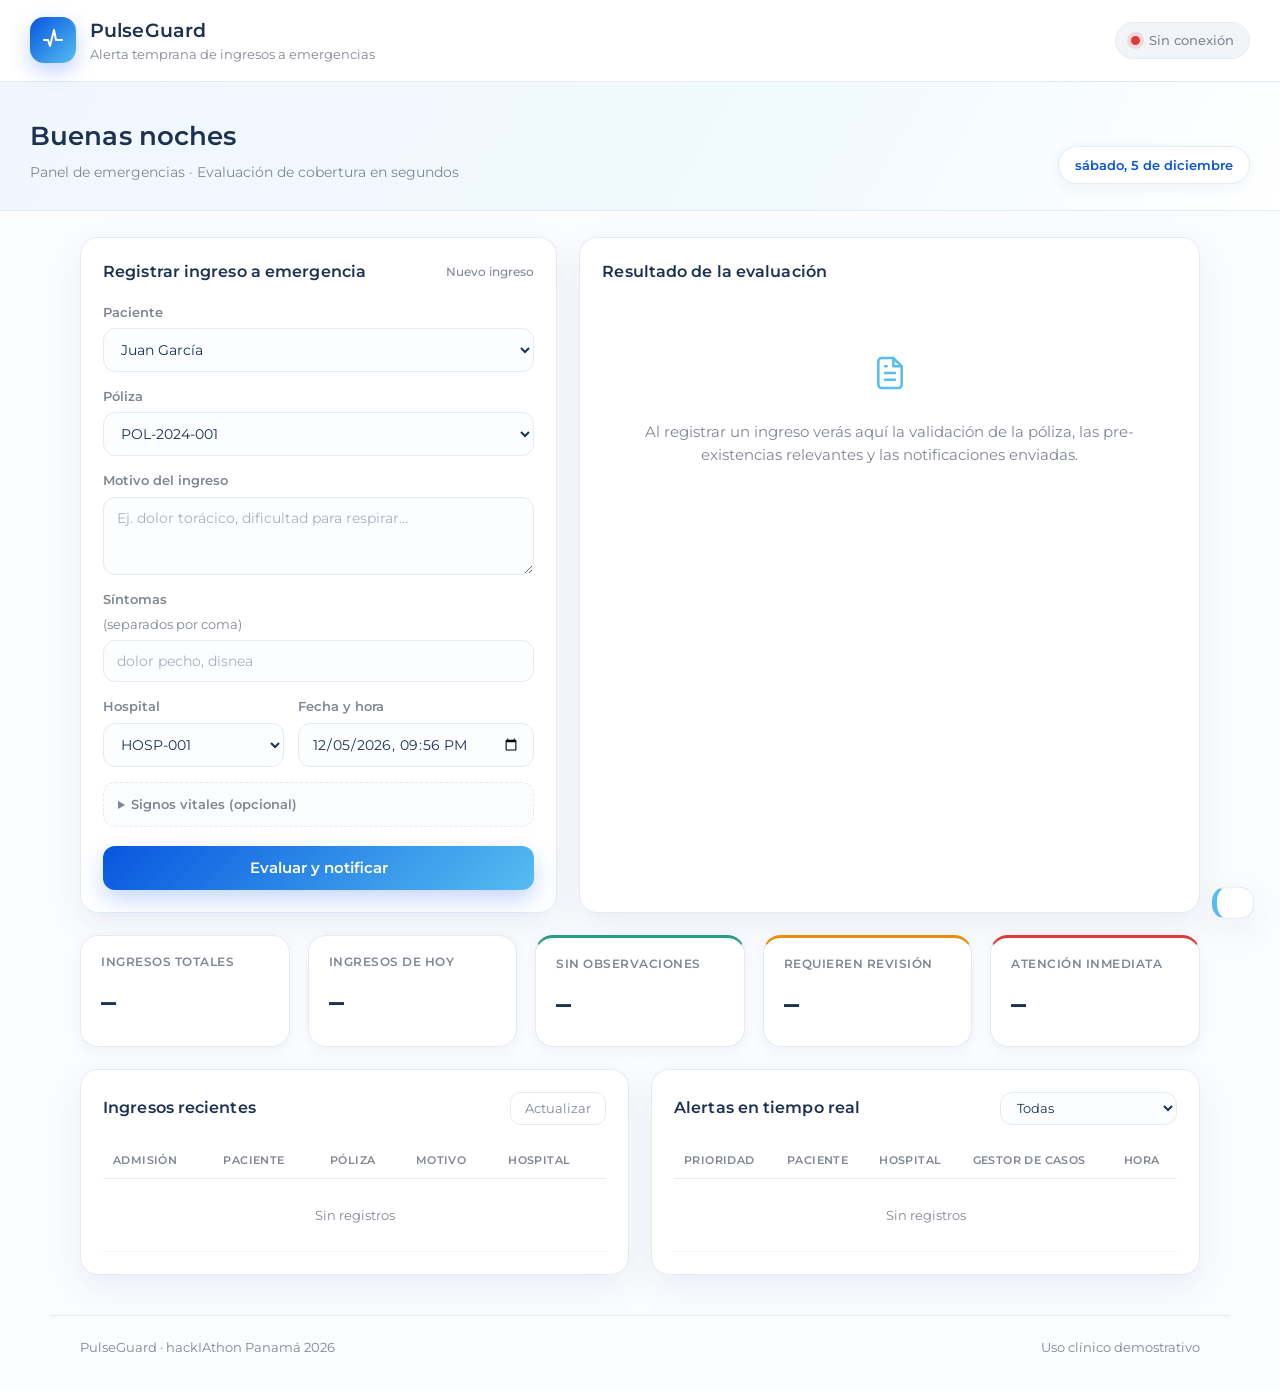
==== web/index.html @ 066b76de "feat(ui): calm medical redesign + Spanish clinical messages - redesign panel (light, calm, Montserra" ====
<!DOCTYPE html>
<html lang="es">
<head>
  <meta charset="UTF-8" />
  <meta name="viewport" content="width=device-width, initial-scale=1.0" />
  <title>PulseGuard · Panel de Emergencias</title>
  <link rel="preconnect" href="https://fonts.googleapis.com" />
  <link rel="preconnect" href="https://fonts.gstatic.com" crossorigin />
  <link href="https://fonts.googleapis.com/css2?family=Montserrat:wght@400;500;600;700&display=swap" rel="stylesheet" />
  <link rel="stylesheet" href="./styles.css" />
</head>
<body>
  <header class="header">
    <div class="brand">
      <div class="brand__icon">
        <svg viewBox="0 0 24 24" width="24" height="24" fill="none" stroke="currentColor" stroke-width="2" stroke-linecap="round" stroke-linejoin="round">
          <path d="M3 12h4l2 6 4-16 2 10h6" />
        </svg>
      </div>
      <div>
        <h1>PulseGuard</h1>
        <p>Alerta temprana de ingresos a emergencias</p>
      </div>
    </div>
    <div class="status" id="apiStatus">
      <span class="dot"></span>
      <span id="apiStatusText">Conectando…</span>
    </div>
  </header>

  <section class="hero">
    <div class="hero__text">
      <h2 id="greeting">Buenos días</h2>
      <p id="heroSubtitle">Panel de emergencias · Evaluación de cobertura en segundos</p>
    </div>
    <div class="hero__date" id="heroDate"></div>
  </section>

  <main class="container">
    <div class="layout">
      <section class="card">
        <div class="card__head">
          <h3>Registrar ingreso a emergencia</h3>
          <span class="card__hint">Nuevo ingreso</span>
        </div>

        <form id="admissionForm" class="form">
          <label>
            Paciente
            <select id="patientSelect"></select>
          </label>

          <label>
            Póliza
            <select id="policySelect"></select>
          </label>

          <label>
            Motivo del ingreso
            <textarea id="reason" rows="3" placeholder="Ej. dolor torácico, dificultad para respirar…" required></textarea>
          </label>

          <label>
            Síntomas <span class="muted">(separados por coma)</span>
            <input id="symptoms" type="text" placeholder="dolor pecho, disnea" />
          </label>

          <div class="grid-2">
            <label>
              Hospital
              <select id="hospital">
                <option>HOSP-001</option>
                <option>HOSP-002</option>
                <option>HOSP-003</option>
              </select>
            </label>
            <label>
              Fecha y hora
              <input id="timestamp" type="datetime-local" />
            </label>
          </div>

          <details class="vitals">
            <summary>Signos vitales (opcional)</summary>
            <div class="grid-3">
              <label>Frec. cardíaca <input id="hr" type="number" placeholder="95" /></label>
              <label>Presión arterial <input id="bp" type="text" placeholder="140/90" /></label>
              <label>Sat. O₂ <input id="spo2" type="number" placeholder="94" /></label>
            </div>
          </details>

          <button type="submit" class="btn" id="submitBtn">Evaluar y notificar</button>
        </form>
      </section>

      <section class="card result" id="resultCard">
        <div class="card__head">
          <h3>Resultado de la evaluación</h3>
          <span class="card__hint" id="resultTime"></span>
        </div>
        <div id="resultBody" class="result__empty">
          <svg viewBox="0 0 24 24" width="40" height="40" fill="none" stroke="currentColor" stroke-width="1.5" stroke-linecap="round" stroke-linejoin="round">
            <path d="M9 12h6M9 16h6M9 8h1M14 3H7a2 2 0 0 0-2 2v14a2 2 0 0 0 2 2h10a2 2 0 0 0 2-2V8z" />
            <path d="M14 3v5h5" />
          </svg>
          <p>Al registrar un ingreso verás aquí la validación de la póliza, las pre-existencias relevantes y las notificaciones enviadas.</p>
        </div>
      </section>
    </div>

    <section class="kpis">
      <div class="kpi">
        <span class="kpi__label">Ingresos totales</span>
        <span class="kpi__value" id="kpiTotal">–</span>
      </div>
      <div class="kpi">
        <span class="kpi__label">Ingresos de hoy</span>
        <span class="kpi__value" id="kpiToday">–</span>
      </div>
      <div class="kpi kpi--info">
        <span class="kpi__label">Sin observaciones</span>
        <span class="kpi__value" id="kpiInfo">–</span>
      </div>
      <div class="kpi kpi--warning">
        <span class="kpi__label">Requieren revisión</span>
        <span class="kpi__value" id="kpiWarning">–</span>
      </div>
      <div class="kpi kpi--critical">
        <span class="kpi__label">Atención inmediata</span>
        <span class="kpi__value" id="kpiCritical">–</span>
      </div>
    </section>

    <div class="tables">
      <section class="card">
        <div class="card__head">
          <h3>Ingresos recientes</h3>
          <button class="btn-ghost" id="refreshBtn">Actualizar</button>
        </div>
        <div class="table-wrap">
          <table>
            <thead>
              <tr><th>Admisión</th><th>Paciente</th><th>Póliza</th><th>Motivo</th><th>Hospital</th></tr>
            </thead>
            <tbody id="admissionsBody">
              <tr><td colspan="5" class="empty">Sin registros</td></tr>
            </tbody>
          </table>
        </div>
      </section>

      <section class="card">
        <div class="card__head">
          <h3>Alertas en tiempo real</h3>
          <select id="levelFilter" class="select-mini">
            <option value="">Todas</option>
            <option value="info">Sin observaciones</option>
            <option value="warning">Requieren revisión</option>
            <option value="critical">Atención inmediata</option>
          </select>
        </div>
        <div class="table-wrap">
          <table>
            <thead>
              <tr><th>Prioridad</th><th>Paciente</th><th>Hospital</th><th>Gestor de casos</th><th>Hora</th></tr>
            </thead>
            <tbody id="alertsBody">
              <tr><td colspan="5" class="empty">Sin registros</td></tr>
            </tbody>
          </table>
        </div>
      </section>
    </div>
  </main>

  <footer class="footer">
    <span>PulseGuard · hackIAthon Panamá 2026</span>
    <span>Uso clínico demostrativo</span>
  </footer>

  <script src="./app.js"></script>
</body>
</html>
---- web/styles.css ----
:root {
  --first: hsl(218, 94%, 45%);
  --first-alt: hsl(218, 100%, 40%);
  --second: hsl(200, 85%, 64%);
  --title: hsl(218, 48%, 22%);
  --text: hsl(218, 8%, 36%);
  --text-light: hsl(218, 8%, 54%);
  --bg: hsl(210, 45%, 99%);
  --card: #ffffff;
  --border: hsl(210, 30%, 92%);
  --gray: hsl(210, 30%, 96%);
  --radius: 18px;
  --shadow: 0 12px 34px rgba(30, 64, 124, 0.08);
  --shadow-sm: 0 4px 14px rgba(30, 64, 124, 0.06);

  --ok: hsl(168, 62%, 38%);
  --warn: hsl(35, 92%, 48%);
  --crit: hsl(0, 72%, 55%);
}

* { box-sizing: border-box; }

html { scroll-behavior: smooth; }

body {
  margin: 0;
  font-family: "Montserrat", "Segoe UI", system-ui, -apple-system, sans-serif;
  background: var(--bg);
  color: var(--text);
  font-size: 15px;
  line-height: 1.55;
}

h1, h2, h3 { margin: 0; color: var(--title); font-weight: 600; letter-spacing: 0.1px; }

/* ---------- header ---------- */
.header {
  display: flex;
  align-items: center;
  justify-content: space-between;
  gap: 16px;
  padding: 16px 30px;
  background: rgba(255, 255, 255, 0.9);
  backdrop-filter: blur(10px);
  border-bottom: 1px solid var(--border);
  position: sticky;
  top: 0;
  z-index: 20;
}
.brand { display: flex; align-items: center; gap: 14px; }
.brand__icon {
  width: 46px;
  height: 46px;
  border-radius: 14px;
  display: grid;
  place-items: center;
  color: #fff;
  background: linear-gradient(135deg, var(--first), var(--second));
  box-shadow: 0 8px 20px rgba(37, 99, 235, 0.28);
}
.brand h1 { font-size: 19px; }
.brand p { margin: 0; color: var(--text-light); font-size: 12.5px; }

.status {
  display: flex;
  align-items: center;
  gap: 9px;
  padding: 8px 15px;
  border-radius: 999px;
  background: var(--gray);
  border: 1px solid var(--border);
  font-size: 12.5px;
  color: var(--text-light);
  font-weight: 500;
}
.status .dot {
  width: 9px; height: 9px; border-radius: 50%;
  background: var(--warn);
  box-shadow: 0 0 0 4px hsla(35, 92%, 48%, 0.15);
}
.status.ok .dot { background: var(--ok); box-shadow: 0 0 0 4px hsla(168, 62%, 38%, 0.15); }
.status.bad .dot { background: var(--crit); box-shadow: 0 0 0 4px hsla(0, 72%, 55%, 0.15); }

/* ---------- hero ---------- */
.hero {
  display: flex;
  align-items: flex-end;
  justify-content: space-between;
  gap: 20px;
  padding: 34px 30px 26px;
  background: linear-gradient(120deg, hsl(214, 90%, 97%) 0%, hsl(200, 90%, 97%) 60%, hsl(0, 0%, 100%) 100%);
  border-bottom: 1px solid var(--border);
}
.hero h2 { font-size: 26px; }
.hero p { margin: 6px 0 0; color: var(--text-light); font-size: 14px; }
.hero__date {
  font-weight: 600;
  color: var(--first);
  background: #fff;
  border: 1px solid var(--border);
  border-radius: 999px;
  padding: 8px 16px;
  font-size: 13px;
  white-space: nowrap;
  box-shadow: var(--shadow-sm);
}

/* ---------- layout ---------- */
.container { max-width: 1180px; margin: 0 auto; padding: 26px 30px 40px; }

.layout {
  display: grid;
  grid-template-columns: minmax(330px, 1fr) minmax(380px, 1.3fr);
  gap: 22px;
}

.card {
  background: var(--card);
  border: 1px solid var(--border);
  border-radius: var(--radius);
  box-shadow: var(--shadow);
  padding: 22px;
}
.card__head {
  display: flex;
  align-items: center;
  justify-content: space-between;
  gap: 12px;
  margin-bottom: 18px;
}
.card__head h3 { font-size: 16px; }
.card__hint { color: var(--text-light); font-size: 12px; font-weight: 500; }
.muted { color: var(--text-light); font-weight: 400; }

/* ---------- form ---------- */
.form { display: flex; flex-direction: column; gap: 15px; }
label {
  display: flex;
  flex-direction: column;
  gap: 6px;
  font-size: 12.5px;
  font-weight: 600;
  color: var(--text-light);
}
input, select, textarea {
  width: 100%;
  padding: 11px 13px;
  border-radius: 12px;
  border: 1px solid var(--border);
  background: #fbfdff;
  color: var(--title);
  font-size: 14px;
  font-family: inherit;
  outline: none;
  transition: border-color 0.15s, box-shadow 0.15s;
}
input::placeholder, textarea::placeholder { color: hsl(218, 12%, 70%); }
input:focus, select:focus, textarea:focus {
  border-color: var(--second);
  box-shadow: 0 0 0 4px hsla(200, 85%, 64%, 0.18);
}
textarea { resize: vertical; }

.grid-2 { display: grid; grid-template-columns: 1fr 1fr; gap: 14px; }
.grid-3 { display: grid; grid-template-columns: repeat(3, 1fr); gap: 14px; }

.vitals {
  border: 1px dashed var(--border);
  border-radius: 12px;
  padding: 12px 14px;
  background: hsl(210, 40%, 99%);
}
.vitals summary { cursor: pointer; color: var(--text-light); font-size: 12.5px; font-weight: 600; }
.vitals[open] summary { margin-bottom: 12px; }

.btn {
  margin-top: 4px;
  padding: 13px 18px;
  border: none;
  border-radius: 12px;
  background: linear-gradient(135deg, var(--first), var(--second));
  color: #fff;
  font-weight: 600;
  font-size: 14.5px;
  font-family: inherit;
  cursor: pointer;
  box-shadow: 0 10px 22px rgba(37, 99, 235, 0.25);
  transition: transform 0.1s, filter 0.15s;
}
.btn:hover { filter: brightness(1.05); }
.btn:active { transform: translateY(1px); }
.btn:disabled { opacity: 0.65; cursor: progress; }

.btn-ghost {
  padding: 8px 14px;
  border-radius: 10px;
  border: 1px solid var(--border);
  background: #fff;
  color: var(--text-light);
  font-size: 12.5px;
  font-family: inherit;
  cursor: pointer;
}
.btn-ghost:hover { color: var(--first); border-color: var(--second); }

.select-mini { width: auto; padding: 7px 12px; font-size: 12.5px; }

/* ---------- result ---------- */
.result { min-height: 360px; }
.result__empty {
  display: grid;
  place-items: center;
  text-align: center;
  gap: 12px;
  color: var(--text-light);
  padding: 50px 24px;
}
.result__empty svg { color: var(--second); }

.alert-banner {
  display: flex;
  align-items: center;
  gap: 13px;
  padding: 15px 17px;
  border-radius: 14px;
  margin-bottom: 16px;
  animation: rise 0.35s ease;
}
@keyframes rise { from { opacity: 0; transform: translateY(8px); } to { opacity: 1; transform: none; } }
.alert-banner .badge {
  padding: 6px 13px;
  border-radius: 999px;
  font-weight: 700;
  font-size: 11.5px;
  letter-spacing: 0.4px;
  text-transform: uppercase;
  color: #fff;
  white-space: nowrap;
}
.alert-banner strong { color: var(--title); font-weight: 600; }
.alert-banner.info { background: hsla(168, 62%, 38%, 0.08); border: 1px solid hsla(168, 62%, 38%, 0.25); }
.alert-banner.info .badge { background: var(--ok); }
.alert-banner.warning { background: hsla(35, 92%, 48%, 0.09); border: 1px solid hsla(35, 92%, 48%, 0.28); }
.alert-banner.warning .badge { background: var(--warn); }
.alert-banner.critical { background: hsla(0, 72%, 55%, 0.08); border: 1px solid hsla(0, 72%, 55%, 0.28); }
.alert-banner.critical .badge { background: var(--crit); }

.kv-list { display: grid; gap: 10px; margin-bottom: 14px; }
.kv { display: flex; justify-content: space-between; gap: 14px; font-size: 13.5px; padding-bottom: 9px; border-bottom: 1px solid var(--gray); }
.kv span:first-child { color: var(--text-light); }
.kv span:last-child { color: var(--title); font-weight: 600; text-align: right; }

.chips { display: flex; gap: 9px; flex-wrap: wrap; margin: 14px 0; }
.chip {
  padding: 7px 13px;
  border-radius: 999px;
  font-size: 12px;
  font-weight: 600;
  border: 1px solid var(--border);
  background: #fbfdff;
}
.chip.on { border-color: hsla(168, 62%, 38%, 0.4); color: var(--ok); background: hsla(168, 62%, 38%, 0.07); }
.chip.off { border-color: hsla(0, 72%, 55%, 0.35); color: var(--crit); background: hsla(0, 72%, 55%, 0.06); }

.reco { margin: 12px 0 0; padding-left: 20px; font-size: 13.5px; color: var(--text); }
.reco li { margin-bottom: 5px; }

.report {
  margin-top: 16px;
  background: hsl(214, 60%, 98%);
  border: 1px solid var(--border);
  border-radius: 14px;
  padding: 16px;
  white-space: pre-wrap;
  font-size: 13px;
  color: hsl(218, 35%, 30%);
  max-height: 280px;
  overflow: auto;
  line-height: 1.6;
}

/* ---------- kpis ---------- */
.kpis {
  display: grid;
  grid-template-columns: repeat(5, 1fr);
  gap: 18px;
  margin-top: 22px;
}
.kpi {
  background: var(--card);
  border: 1px solid var(--border);
  border-radius: var(--radius);
  box-shadow: var(--shadow-sm);
  padding: 18px 20px;
  display: flex;
  flex-direction: column;
  gap: 7px;
}
.kpi__label { color: var(--text-light); font-size: 11.5px; font-weight: 600; text-transform: uppercase; letter-spacing: 0.5px; }
.kpi__value { font-size: 30px; font-weight: 700; color: var(--title); }
.kpi--info { border-top: 3px solid var(--ok); }
.kpi--warning { border-top: 3px solid var(--warn); }
.kpi--critical { border-top: 3px solid var(--crit); }

/* ---------- tables ---------- */
.tables { display: grid; grid-template-columns: 1fr 1fr; gap: 22px; margin-top: 22px; }
.table-wrap { overflow-x: auto; }
table { width: 100%; border-collapse: collapse; font-size: 13px; }
th {
  text-align: left;
  color: var(--text-light);
  font-weight: 600;
  font-size: 11px;
  text-transform: uppercase;
  letter-spacing: 0.4px;
  padding: 9px 10px;
  border-bottom: 1px solid var(--border);
}
td { padding: 11px 10px; border-bottom: 1px solid var(--gray); vertical-align: top; color: var(--text); }
tbody tr:hover { background: hsl(210, 45%, 98.5%); }
td.empty { text-align: center; color: var(--text-light); padding: 26px; }

.pill {
  display: inline-block;
  padding: 4px 10px;
  border-radius: 999px;
  font-size: 11px;
  font-weight: 600;
  white-space: nowrap;
}
.pill.info { background: hsla(168, 62%, 38%, 0.12); color: var(--ok); }
.pill.warning { background: hsla(35, 92%, 48%, 0.14); color: hsl(30, 80%, 38%); }
.pill.critical { background: hsla(0, 72%, 55%, 0.12); color: var(--crit); }
.pill.ok { background: hsla(168, 62%, 38%, 0.12); color: var(--ok); }
.pill.no { background: hsla(0, 72%, 55%, 0.1); color: var(--crit); }

/* ---------- footer ---------- */
.footer {
  display: flex;
  justify-content: space-between;
  gap: 16px;
  max-width: 1180px;
  margin: 0 auto;
  padding: 22px 30px 34px;
  color: var(--text-light);
  font-size: 12.5px;
  border-top: 1px solid var(--border);
}

/* ---------- toast ---------- */
.toast {
  position: fixed;
  right: 26px;
  bottom: 26px;
  background: #fff;
  border: 1px solid var(--border);
  border-left: 5px solid var(--second);
  border-radius: 14px;
  padding: 15px 18px;
  box-shadow: var(--shadow);
  max-width: 360px;
  font-size: 13px;
  color: var(--text);
  transform: translateY(140%);
  transition: transform 0.35s ease;
  z-index: 60;
}
.toast.show { transform: none; }
.toast.info { border-left-color: var(--ok); }
.toast.warning { border-left-color: var(--warn); }
.toast.critical { border-left-color: var(--crit); }
.toast strong { display: block; color: var(--title); margin-bottom: 3px; }

/* ---------- responsive ---------- */
@media (max-width: 1080px) {
  .layout, .tables { grid-template-columns: 1fr; }
  .kpis { grid-template-columns: repeat(2, 1fr); }
}
@media (max-width: 600px) {
  .header, .hero, .container, .footer { padding-left: 18px; padding-right: 18px; }
  .hero { flex-direction: column; align-items: flex-start; }
  .kpis { grid-template-columns: 1fr; }
  .grid-2, .grid-3 { grid-template-columns: 1fr; }
  .footer { flex-direction: column; }
}
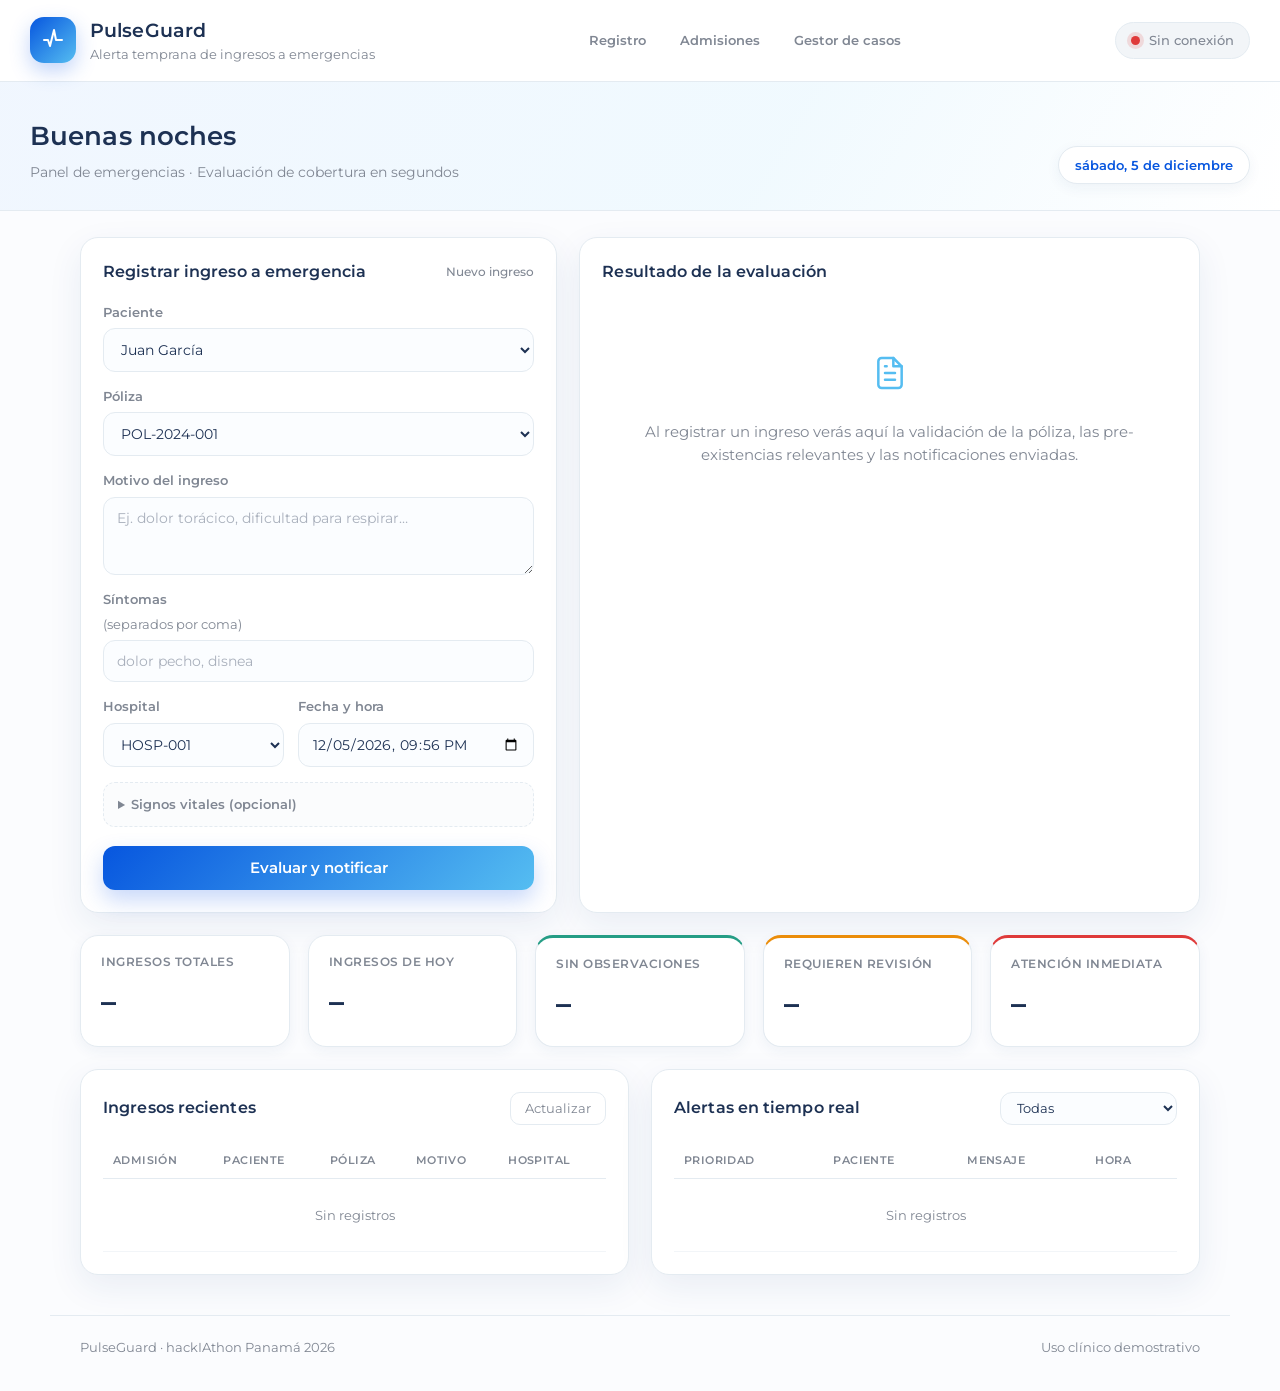
==== commit e3712837: "feat(ui): three live portals (registro, admisiones, gestor de casos) - add /hospital and /asegurador" ====
--- a/web/index.html
+++ b/web/index.html
@@ -7,7 +7,7 @@
   <link rel="preconnect" href="https://fonts.googleapis.com" />
   <link rel="preconnect" href="https://fonts.gstatic.com" crossorigin />
   <link href="https://fonts.googleapis.com/css2?family=Montserrat:wght@400;500;600;700&display=swap" rel="stylesheet" />
-  <link rel="stylesheet" href="./styles.css" />
+  <link rel="stylesheet" href="./styles.css?v=4" />
 </head>
 <body>
   <header class="header">
@@ -22,6 +22,11 @@
         <p>Alerta temprana de ingresos a emergencias</p>
       </div>
     </div>
+    <nav class="nav">
+      <a href="/">Registro</a>
+      <a href="/hospital">Admisiones</a>
+      <a href="/aseguradora">Gestor de casos</a>
+    </nav>
     <div class="status" id="apiStatus">
       <span class="dot"></span>
       <span id="apiStatusText">Conectando…</span>
@@ -162,10 +167,10 @@
         <div class="table-wrap">
           <table>
             <thead>
-              <tr><th>Prioridad</th><th>Paciente</th><th>Hospital</th><th>Gestor de casos</th><th>Hora</th></tr>
+              <tr><th>Prioridad</th><th>Paciente</th><th>Mensaje</th><th>Hora</th></tr>
             </thead>
             <tbody id="alertsBody">
-              <tr><td colspan="5" class="empty">Sin registros</td></tr>
+              <tr><td colspan="4" class="empty">Sin registros</td></tr>
             </tbody>
           </table>
         </div>
@@ -178,6 +183,7 @@
     <span>Uso clínico demostrativo</span>
   </footer>
 
-  <script src="./app.js"></script>
+  <script src="./common.js?v=4"></script>
+  <script src="./app.js?v=4"></script>
 </body>
 </html>
--- a/web/styles.css
+++ b/web/styles.css
@@ -383,3 +383,56 @@
   .grid-2, .grid-3 { grid-template-columns: 1fr; }
   .footer { flex-direction: column; }
 }
+
+/* ---------- navegación ---------- */
+.nav { display: flex; gap: 6px; flex-wrap: wrap; }
+.nav a {
+  padding: 8px 14px;
+  border-radius: 10px;
+  color: var(--text-light);
+  text-decoration: none;
+  font-size: 13px;
+  font-weight: 600;
+}
+.nav a:hover { color: var(--first); background: var(--gray); }
+.nav a.active {
+  color: #fff;
+  background: linear-gradient(135deg, var(--first), var(--second));
+  box-shadow: 0 6px 16px rgba(37, 99, 235, 0.25);
+}
+
+/* ---------- bandejas ---------- */
+.kpis--mini { grid-template-columns: repeat(auto-fit, minmax(170px, 1fr)); margin-top: 0; margin-bottom: 22px; }
+.feed { display: grid; gap: 14px; }
+.feed .empty { color: var(--text-light); text-align: center; padding: 34px; }
+
+.notif {
+  border: 1px solid var(--border);
+  border-left: 5px solid var(--second);
+  border-radius: 14px;
+  padding: 15px 17px;
+  background: #fff;
+  box-shadow: var(--shadow-sm);
+  animation: rise 0.35s ease;
+}
+.notif.info { border-left-color: var(--ok); }
+.notif.warning { border-left-color: var(--warn); }
+.notif.critical { border-left-color: var(--crit); }
+.notif__top { display: flex; justify-content: space-between; align-items: center; gap: 10px; margin-bottom: 11px; }
+.notif__time { color: var(--text-light); font-size: 12px; }
+.notif__body { display: grid; gap: 8px; }
+
+.report-toggle { margin-top: 6px; }
+.report-toggle summary { cursor: pointer; color: var(--first); font-size: 12.5px; font-weight: 600; }
+
+.switch {
+  display: flex;
+  flex-direction: row;
+  align-items: center;
+  gap: 8px;
+  font-size: 12.5px;
+  color: var(--text-light);
+  font-weight: 600;
+  cursor: pointer;
+}
+.switch input { width: auto; }
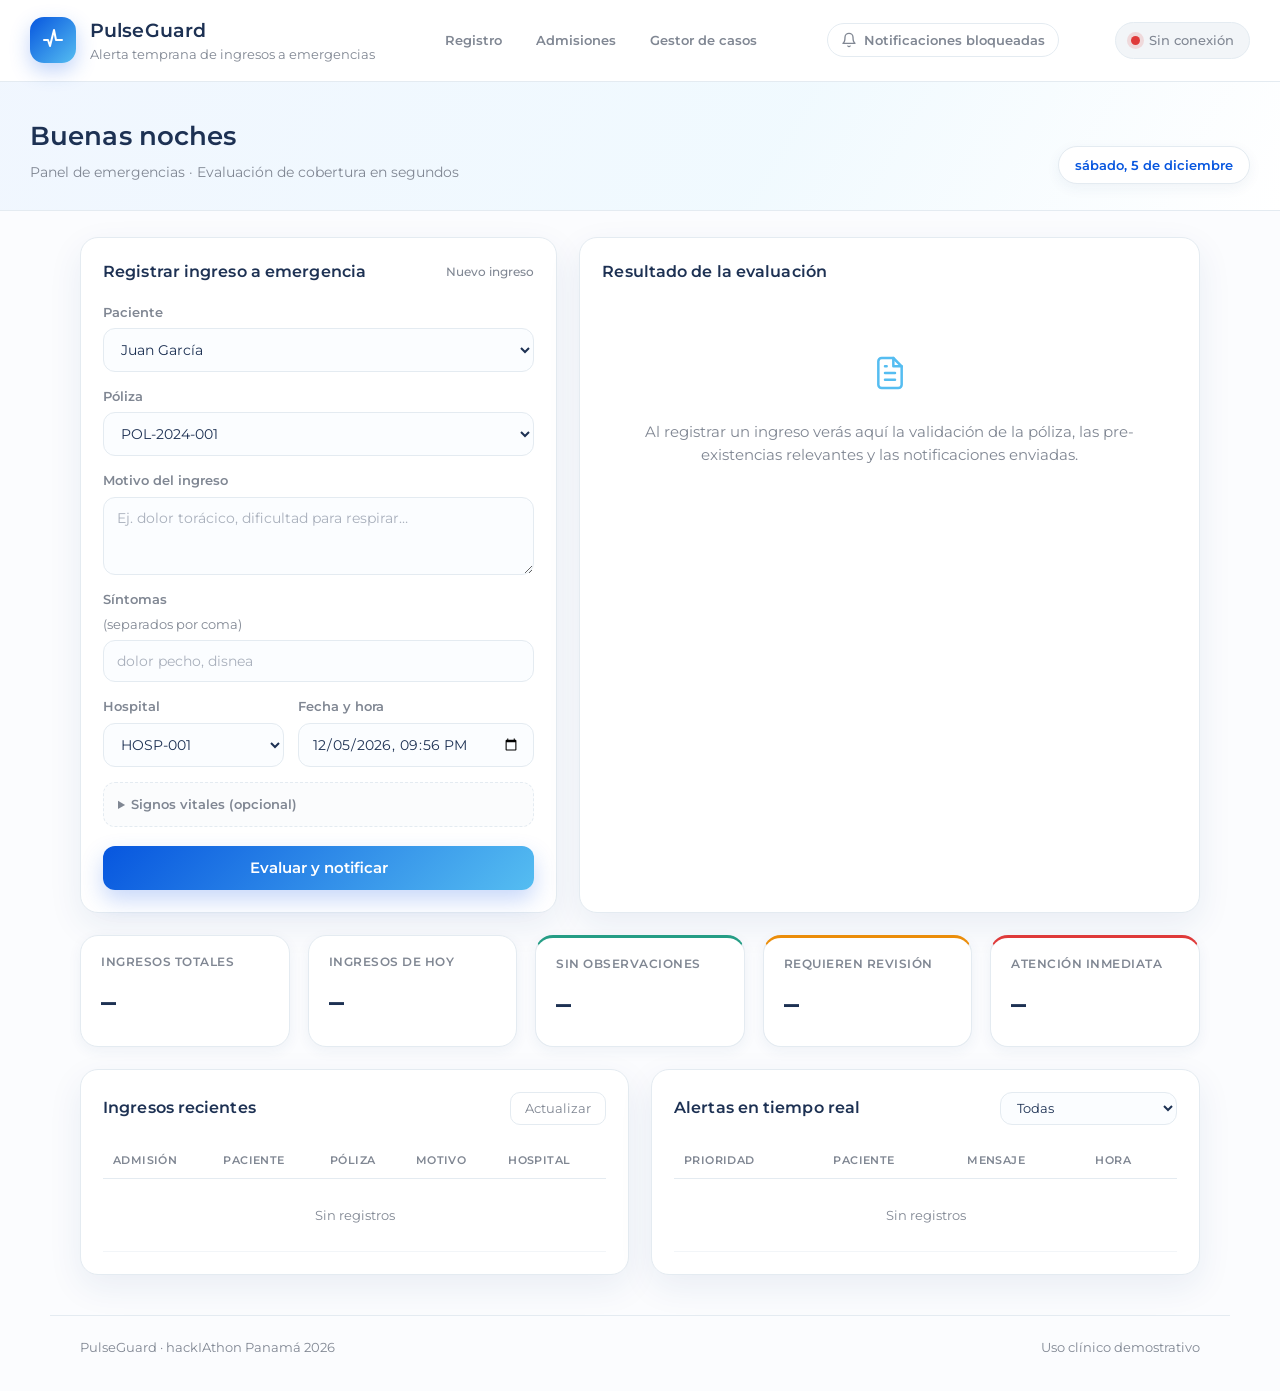
==== commit 4d68f656: "feat(ui): browser desktop notifications with permission prompt - 'Activar alertas' bell button on al" ====
--- a/web/index.html
+++ b/web/index.html
@@ -4,10 +4,13 @@
   <meta charset="UTF-8" />
   <meta name="viewport" content="width=device-width, initial-scale=1.0" />
   <title>PulseGuard · Panel de Emergencias</title>
+  <link rel="icon" href="/favicon.svg?v=5" type="image/svg+xml" />
+  <link rel="icon" href="/favicon.ico?v=5" sizes="any" />
+  <link rel="apple-touch-icon" href="/apple-touch-icon.png?v=5" />
   <link rel="preconnect" href="https://fonts.googleapis.com" />
   <link rel="preconnect" href="https://fonts.gstatic.com" crossorigin />
   <link href="https://fonts.googleapis.com/css2?family=Montserrat:wght@400;500;600;700&display=swap" rel="stylesheet" />
-  <link rel="stylesheet" href="./styles.css?v=4" />
+  <link rel="stylesheet" href="./styles.css?v=6" />
 </head>
 <body>
   <header class="header">
@@ -27,6 +30,13 @@
       <a href="/hospital">Admisiones</a>
       <a href="/aseguradora">Gestor de casos</a>
     </nav>
+    <button class="btn-bell" id="notifyBtn" type="button">
+      <svg viewBox="0 0 24 24" width="16" height="16" fill="none" stroke="currentColor" stroke-width="2" stroke-linecap="round" stroke-linejoin="round">
+        <path d="M18 8a6 6 0 0 0-12 0c0 7-3 9-3 9h18s-3-2-3-9" />
+        <path d="M13.7 21a2 2 0 0 1-3.4 0" />
+      </svg>
+      <span>Activar alertas</span>
+    </button>
     <div class="status" id="apiStatus">
       <span class="dot"></span>
       <span id="apiStatusText">Conectando…</span>
@@ -183,7 +193,7 @@
     <span>Uso clínico demostrativo</span>
   </footer>
 
-  <script src="./common.js?v=4"></script>
-  <script src="./app.js?v=4"></script>
+  <script src="./common.js?v=6"></script>
+  <script src="./app.js?v=6"></script>
 </body>
 </html>
--- a/web/styles.css
+++ b/web/styles.css
@@ -436,3 +436,26 @@
   cursor: pointer;
 }
 .switch input { width: auto; }
+
+/* ---------- botón de alertas del navegador ---------- */
+.btn-bell {
+  display: inline-flex;
+  align-items: center;
+  gap: 7px;
+  padding: 8px 13px;
+  border-radius: 999px;
+  border: 1px solid var(--border);
+  background: #fff;
+  color: var(--text-light);
+  font-size: 12.5px;
+  font-weight: 600;
+  font-family: inherit;
+  cursor: pointer;
+  white-space: nowrap;
+}
+.btn-bell:hover { color: var(--first); border-color: var(--second); }
+.btn-bell.on {
+  color: var(--ok);
+  border-color: hsla(168, 62%, 38%, 0.4);
+  background: hsla(168, 62%, 38%, 0.07);
+}
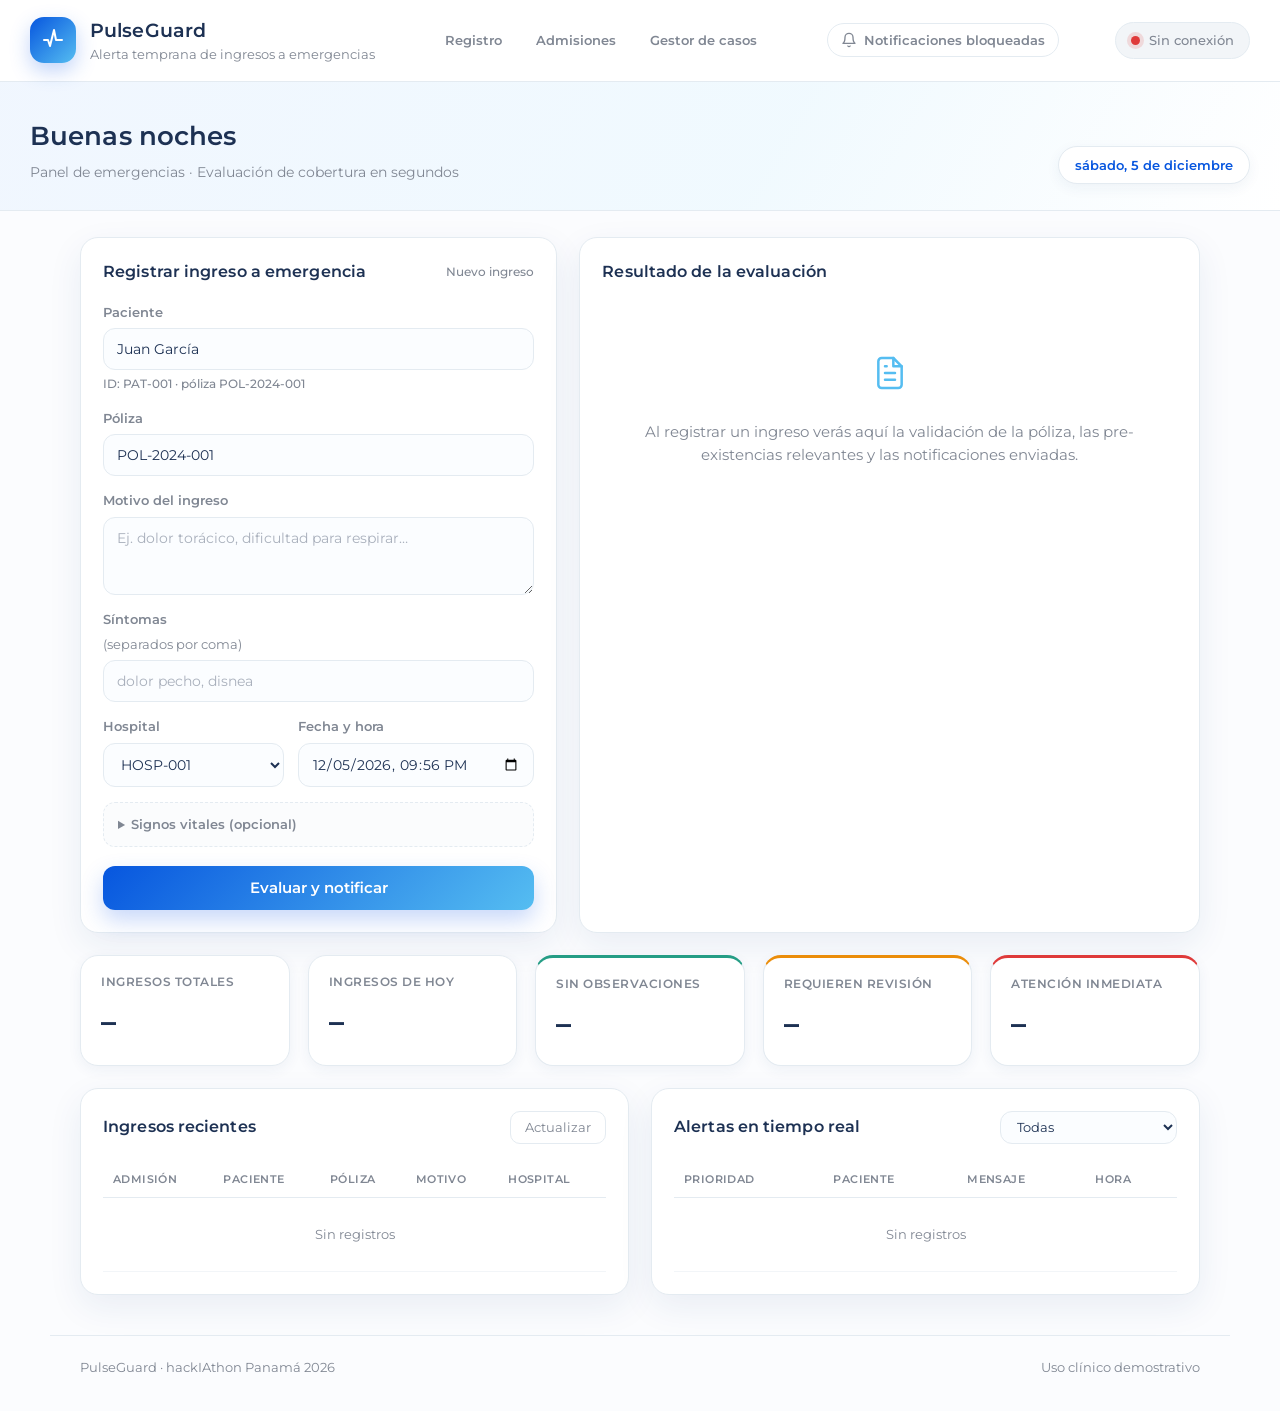
==== commit 836eab11: "feat(ui): editable patient/policy inputs with autocomplete (datalist) - replace selects with free-te" ====
--- a/web/index.html
+++ b/web/index.html
@@ -10,7 +10,7 @@
   <link rel="preconnect" href="https://fonts.googleapis.com" />
   <link rel="preconnect" href="https://fonts.gstatic.com" crossorigin />
   <link href="https://fonts.googleapis.com/css2?family=Montserrat:wght@400;500;600;700&display=swap" rel="stylesheet" />
-  <link rel="stylesheet" href="./styles.css?v=6" />
+  <link rel="stylesheet" href="./styles.css?v=7" />
 </head>
 <body>
   <header class="header">
@@ -62,12 +62,17 @@
         <form id="admissionForm" class="form">
           <label>
             Paciente
-            <select id="patientSelect"></select>
+            <input id="patientInput" list="patientsList" autocomplete="off"
+                   placeholder="Escribe o elige un paciente" />
+            <datalist id="patientsList"></datalist>
+            <span class="field-hint" id="patientHint"></span>
           </label>
 
           <label>
             Póliza
-            <select id="policySelect"></select>
+            <input id="policyInput" list="policiesList" autocomplete="off"
+                   placeholder="Escribe o elige una póliza" />
+            <datalist id="policiesList"></datalist>
           </label>
 
           <label>
@@ -193,7 +198,7 @@
     <span>Uso clínico demostrativo</span>
   </footer>
 
-  <script src="./common.js?v=6"></script>
-  <script src="./app.js?v=6"></script>
+  <script src="./common.js?v=7"></script>
+  <script src="./app.js?v=7"></script>
 </body>
 </html>
--- a/web/styles.css
+++ b/web/styles.css
@@ -131,6 +131,7 @@
 .card__head h3 { font-size: 16px; }
 .card__hint { color: var(--text-light); font-size: 12px; font-weight: 500; }
 .muted { color: var(--text-light); font-weight: 400; }
+.field-hint { font-size: 11.5px; color: var(--text-light); font-weight: 500; min-height: 14px; }
 
 /* ---------- form ---------- */
 .form { display: flex; flex-direction: column; gap: 15px; }
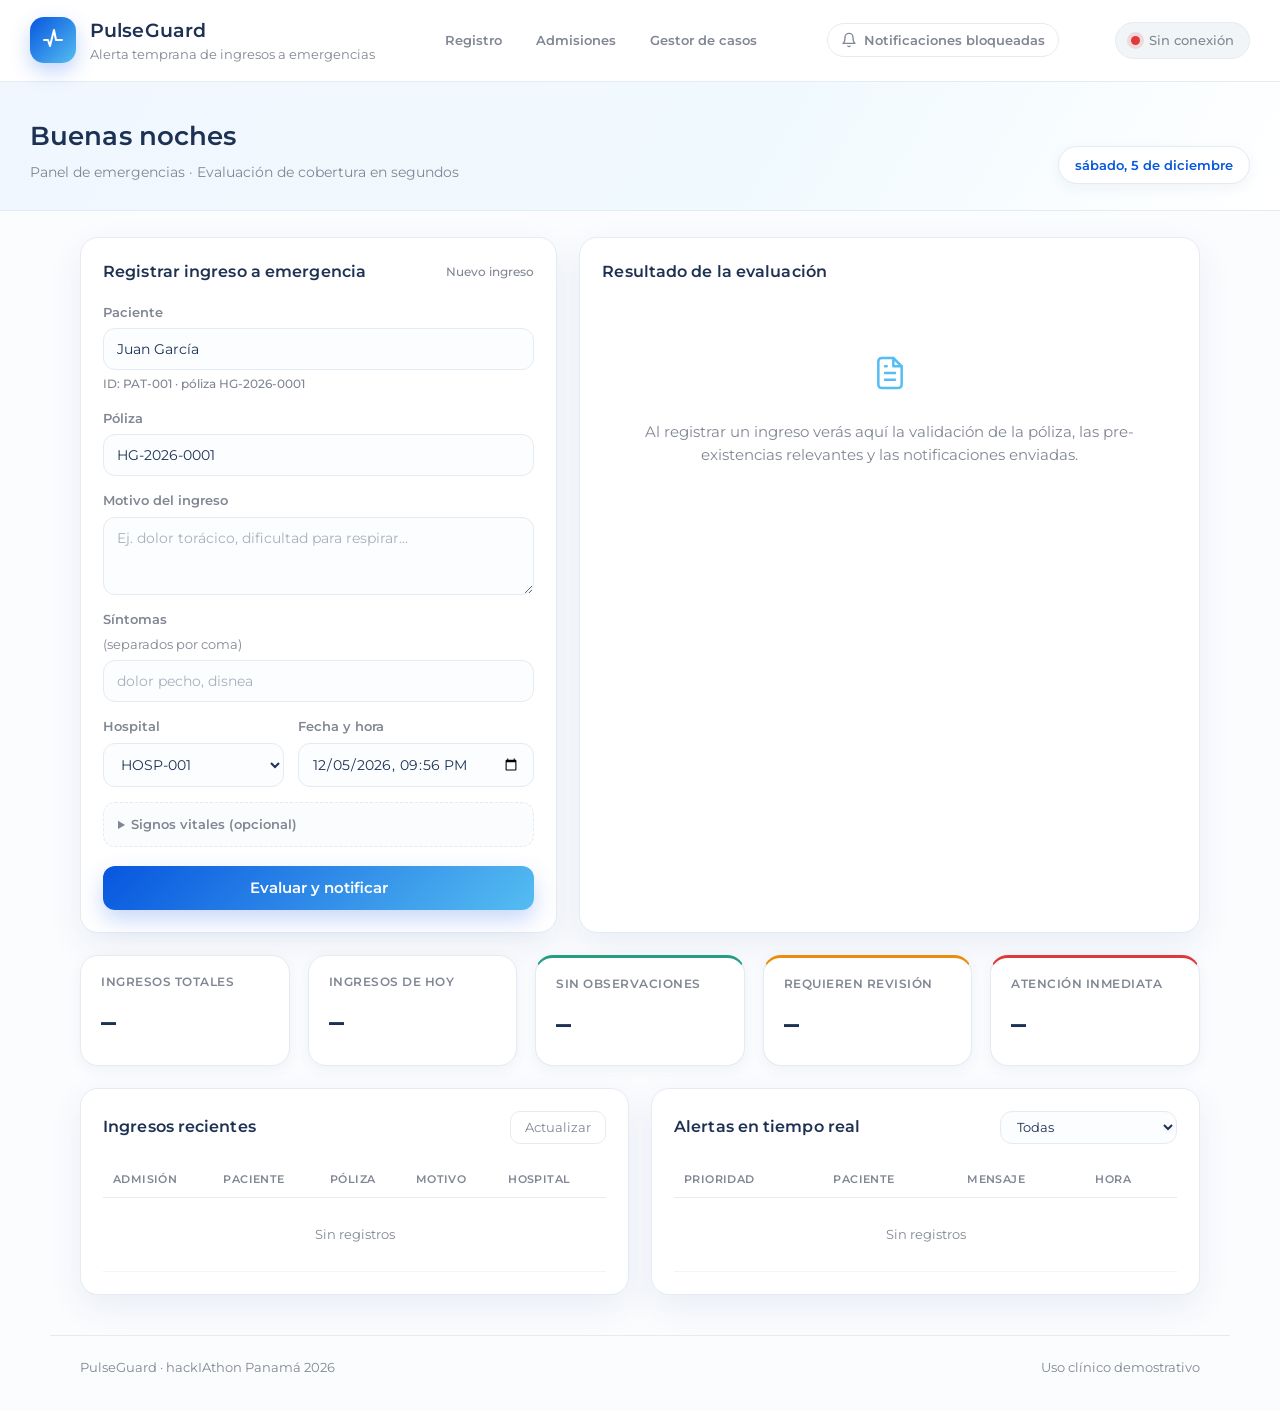
==== commit 02cc8f17: "feat: professional demo dataset + dynamic patients endpoint - seed.sql: 14 insured patients, realist" ====
--- a/web/index.html
+++ b/web/index.html
@@ -10,7 +10,7 @@
   <link rel="preconnect" href="https://fonts.googleapis.com" />
   <link rel="preconnect" href="https://fonts.gstatic.com" crossorigin />
   <link href="https://fonts.googleapis.com/css2?family=Montserrat:wght@400;500;600;700&display=swap" rel="stylesheet" />
-  <link rel="stylesheet" href="./styles.css?v=7" />
+  <link rel="stylesheet" href="./styles.css?v=9" />
 </head>
 <body>
   <header class="header">
@@ -62,17 +62,15 @@
         <form id="admissionForm" class="form">
           <label>
             Paciente
-            <input id="patientInput" list="patientsList" autocomplete="off"
+            <input id="patientInput" autocomplete="off"
                    placeholder="Escribe o elige un paciente" />
-            <datalist id="patientsList"></datalist>
             <span class="field-hint" id="patientHint"></span>
           </label>
 
           <label>
             Póliza
-            <input id="policyInput" list="policiesList" autocomplete="off"
+            <input id="policyInput" autocomplete="off"
                    placeholder="Escribe o elige una póliza" />
-            <datalist id="policiesList"></datalist>
           </label>
 
           <label>
@@ -198,7 +196,7 @@
     <span>Uso clínico demostrativo</span>
   </footer>
 
-  <script src="./common.js?v=7"></script>
-  <script src="./app.js?v=7"></script>
+  <script src="./common.js?v=9"></script>
+  <script src="./app.js?v=9"></script>
 </body>
 </html>
--- a/web/styles.css
+++ b/web/styles.css
@@ -460,3 +460,36 @@
   border-color: hsla(168, 62%, 38%, 0.4);
   background: hsla(168, 62%, 38%, 0.07);
 }
+
+/* ---------- autocompletado ---------- */
+.ac { position: relative; width: 100%; }
+.ac-list {
+  position: absolute;
+  left: 0;
+  right: 0;
+  top: calc(100% + 6px);
+  background: #fff;
+  border: 1px solid var(--border);
+  border-radius: 12px;
+  box-shadow: var(--shadow);
+  max-height: 250px;
+  overflow-y: auto;
+  padding: 6px;
+  z-index: 40;
+  display: none;
+}
+.ac-list.open { display: block; }
+.ac-item {
+  display: flex;
+  align-items: center;
+  justify-content: space-between;
+  gap: 10px;
+  padding: 9px 11px;
+  border-radius: 9px;
+  cursor: pointer;
+  font-size: 13.5px;
+  color: var(--title);
+}
+.ac-item:hover, .ac-item.active { background: var(--gray); }
+.ac-item__meta { color: var(--text-light); font-size: 11.5px; font-weight: 500; white-space: nowrap; }
+.ac-item mark { background: hsla(200, 85%, 64%, 0.3); color: inherit; border-radius: 4px; padding: 0 2px; }
